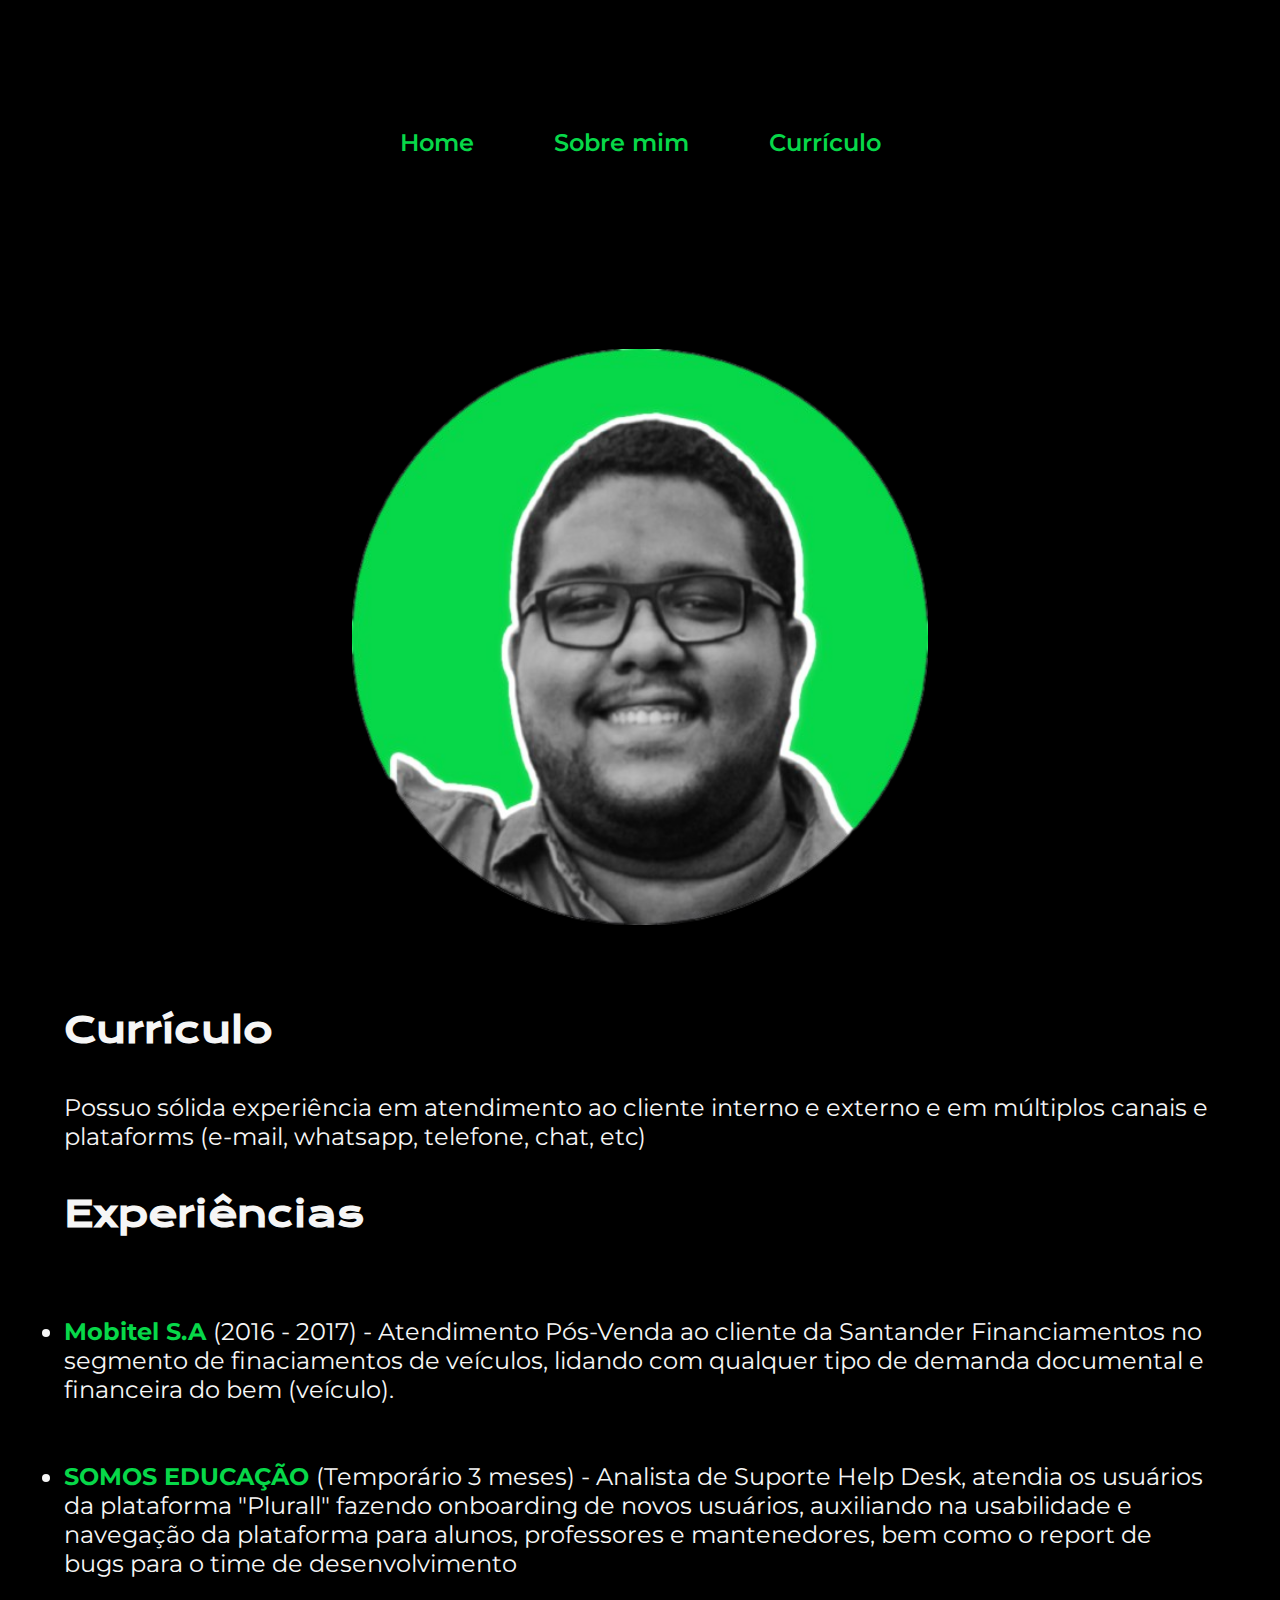
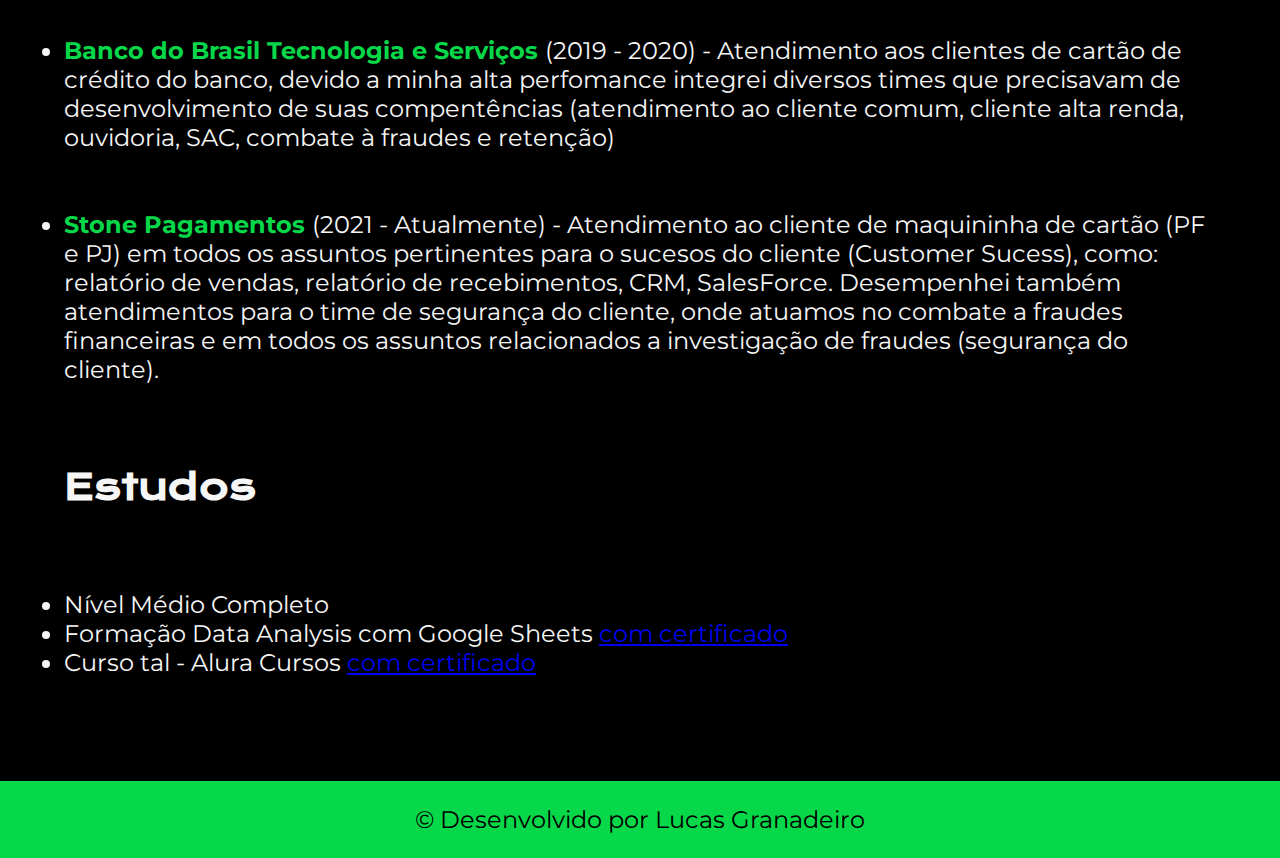
==== curriculo.html @ 7ab50d54 "Add files via upload" ====
<!DOCTYPE html>
<html lang="pt-br">
<head>
    <meta charset="UTF-8">
    <meta http-equiv="X-UA-Compatible" content="IE=edge">
    <meta name="viewport" content="width=device-width, initial-scale=1.0">
    <link rel="stylesheet" href="./styles/style.css">
    <title>Currículo</title>
</head>
<body>

    <header class="cabecalho">
        <nav class="cabecalho__menu">
            <a class="cabecalho__menu__link" href="index.html">Home</a>
            <a class="cabecalho__menu__link" href="about.html">Sobre mim</a>
            <a class="cabecalho__menu__link" href="curriculo.html">Currículo</a>
        </nav>
    </header>
        <main class="apresentacao">
            <section class="apresentacao__conteudo">
                <h1 class="apresentacao__conteudo__titulo">Currículo</h1>
                <p class="apresentacao__conteudo__texto">
                    Possuo sólida experiência em atendimento ao cliente interno e externo e em múltiplos canais e plataforms (e-mail, whatsapp, telefone, chat, etc)
                </p>
                <h2 class="apresentacao__conteudo__titulo">Experiências</h2>
                <p class="apresentacao__conteudo__texto">
                <ul class="apresentacao__conteudo__texto">
                    <li> <strong class="apresentacao__curriculo"> Mobitel S.A </strong>(2016 - 2017) - Atendimento Pós-Venda ao cliente da Santander Financiamentos no segmento de finaciamentos de veículos, lidando com qualquer tipo de demanda documental e financeira do bem (veículo).</li><br><br>
                    <li> <strong class="apresentacao__curriculo">SOMOS EDUCAÇÃO </strong>(Temporário 3 meses) - Analista de Suporte Help Desk, atendia os usuários da plataforma "Plurall" fazendo onboarding de novos usuários, auxiliando na usabilidade e navegação da plataforma para alunos, professores e mantenedores, bem como o report de bugs para o time de desenvolvimento</li><br><br>
                    <li> <strong class="apresentacao__curriculo">Banco do Brasil Tecnologia e Serviços </strong>(2019 - 2020) - Atendimento aos clientes de cartão de crédito do banco, devido a minha alta perfomance integrei diversos times que precisavam de desenvolvimento de suas compentências (atendimento ao cliente comum, cliente alta renda, ouvidoria, SAC, combate à fraudes e retenção)</li><br><br>
                    <li> <strong class="apresentacao__curriculo">Stone Pagamentos </strong>(2021 - Atualmente) - Atendimento ao cliente de maquininha de cartão (PF e PJ) em todos os assuntos pertinentes para o sucesos do cliente (Customer Sucess), como: relatório de vendas, relatório de recebimentos, CRM, SalesForce. Desempenhei também atendimentos para o time de segurança do cliente, onde atuamos no combate a fraudes financeiras e em todos os assuntos relacionados a investigação de fraudes (segurança do cliente).</li>
                </ul>
                </p>
                <h2 class="apresentacao__conteudo__titulo">Estudos</h2>
                <p class="apresentacao__conteudo__texto">
                <ul class="apresentacao__conteudo__texto">
                    <li>Nível Médio Completo</a> </li>
                    <li>Formação Data Analysis com Google Sheets <a href="https://cursos.alura.com.br/degree/certificate/df74952e-c1f4-4bf1-a6a2-085149d94b81">com certificado</a></li>
                    <li>Curso tal - Alura Cursos <a href="linkdocertificado">com certificado</a></li>
                </ul>
                </p>    
            </section>
            <img class="apresentacao__imagem" src="./assets/lucas.png" alt="Lucas">
        </main> 
    <footer class="rodape">
        <p>© Desenvolvido por Lucas Granadeiro</p>
---- styles/style.css ----
@import url('https://fonts.googleapis.com/css2?family=Krona+One&family=Montserrat:wght@400;600&display=swap');

:root{
    --cor-primaria: #000000;
    --cor-secundaria: #f6f6f6;
    --cor-terciaria: #07D849;
    --cor-hover: #272727;

    --fonte-primaria: 'Krona One', sans-serif;
    --fonte-secundaria: 'Montserrat', sans-serif;
}

* {
    margin: 0;
    padding: 0;
}

body {
    /* height: 100vh; */
    box-sizing: border-box;
    background-color: var(--cor-primaria);
    color: var(--cor-secundaria);
}


.cabecalho {
    padding: 2% 0% 0% 15%;
}

.cabecalho__menu {
    display: flex;
    gap: 80px;
}

.cabecalho__menu__link {
    font-family: var(--fonte-secundaria);
    font-size: 1.5rem;
    font-weight: 600;
    color: var(--cor-terciaria);
    text-decoration: none;
}

.apresentacao {
    padding: 5% 15%;
    display: flex;
    align-items: center;
    justify-content: space-between;
    gap: 82px;
}

.apresentacao__conteudo {
    width: 50%;
    display: flex;
    flex-direction: column;
    gap: 40px;
}

.apresentacao__conteudo__titulo {
    font-size: 2.25rem;
    font-family: var(--fonte-primaria);
}

.titulo-destaque {
    color: var(--cor-terciaria);
}

.apresentacao__conteudo__texto {
    font-size: 1.5rem;
    font-family: var(--fonte-secundaria);
}

.apresentacao__curriculo {
    color: var(--cor-terciaria);
}

.apresentacao__links {
    display: flex;  
    flex-direction: column;
    align-items: center;
    justify-content: space-between;
    gap: 32px;

}

.apresentacao__links__subtitulo {
    font-family: var(--fonte-primaria);
    font-weight: 400;
    font-size: 1.5rem;
}

.apresentacao__links__navegacao {
    /* background-color: #07D849; */
    display: flex;
    justify-content: center;
    gap: 16px;
    width: 50%;
    text-align: center;
    border-radius: 16px;
    font-size: 1.5rem;
    font-weight: 600;
    padding: 21.5px 0;
    text-decoration: none;
    color: var(--cor-secundaria);
    font-family:  var(--fonte-secundaria);
    border: 3px solid var(--cor-terciaria);
}

.apresentacao__links__link:hover {
    background-color: var(--cor-hover);
    padding: 4%;
}

.apresentacao__imagem {
    width: 50%;
}

.rodape {
    padding: 24px;
    color: var(--cor-primaria);
    background-color: var(--cor-terciaria);
    text-align: center;
    font-family: var(--fonte-secundaria);
    font-size: 1.5rem;
    font-weight: 400;
}

@media (max-width: 1400px) {
    .cabecalho {
        padding: 10%;
    }
    
    .cabecalho__menu {
        justify-content: center;
    }

    .apresentacao {
        flex-direction: column-reverse;
        padding: 5%;
    }

    .apresentacao__conteudo {
        width: auto;
    }
}
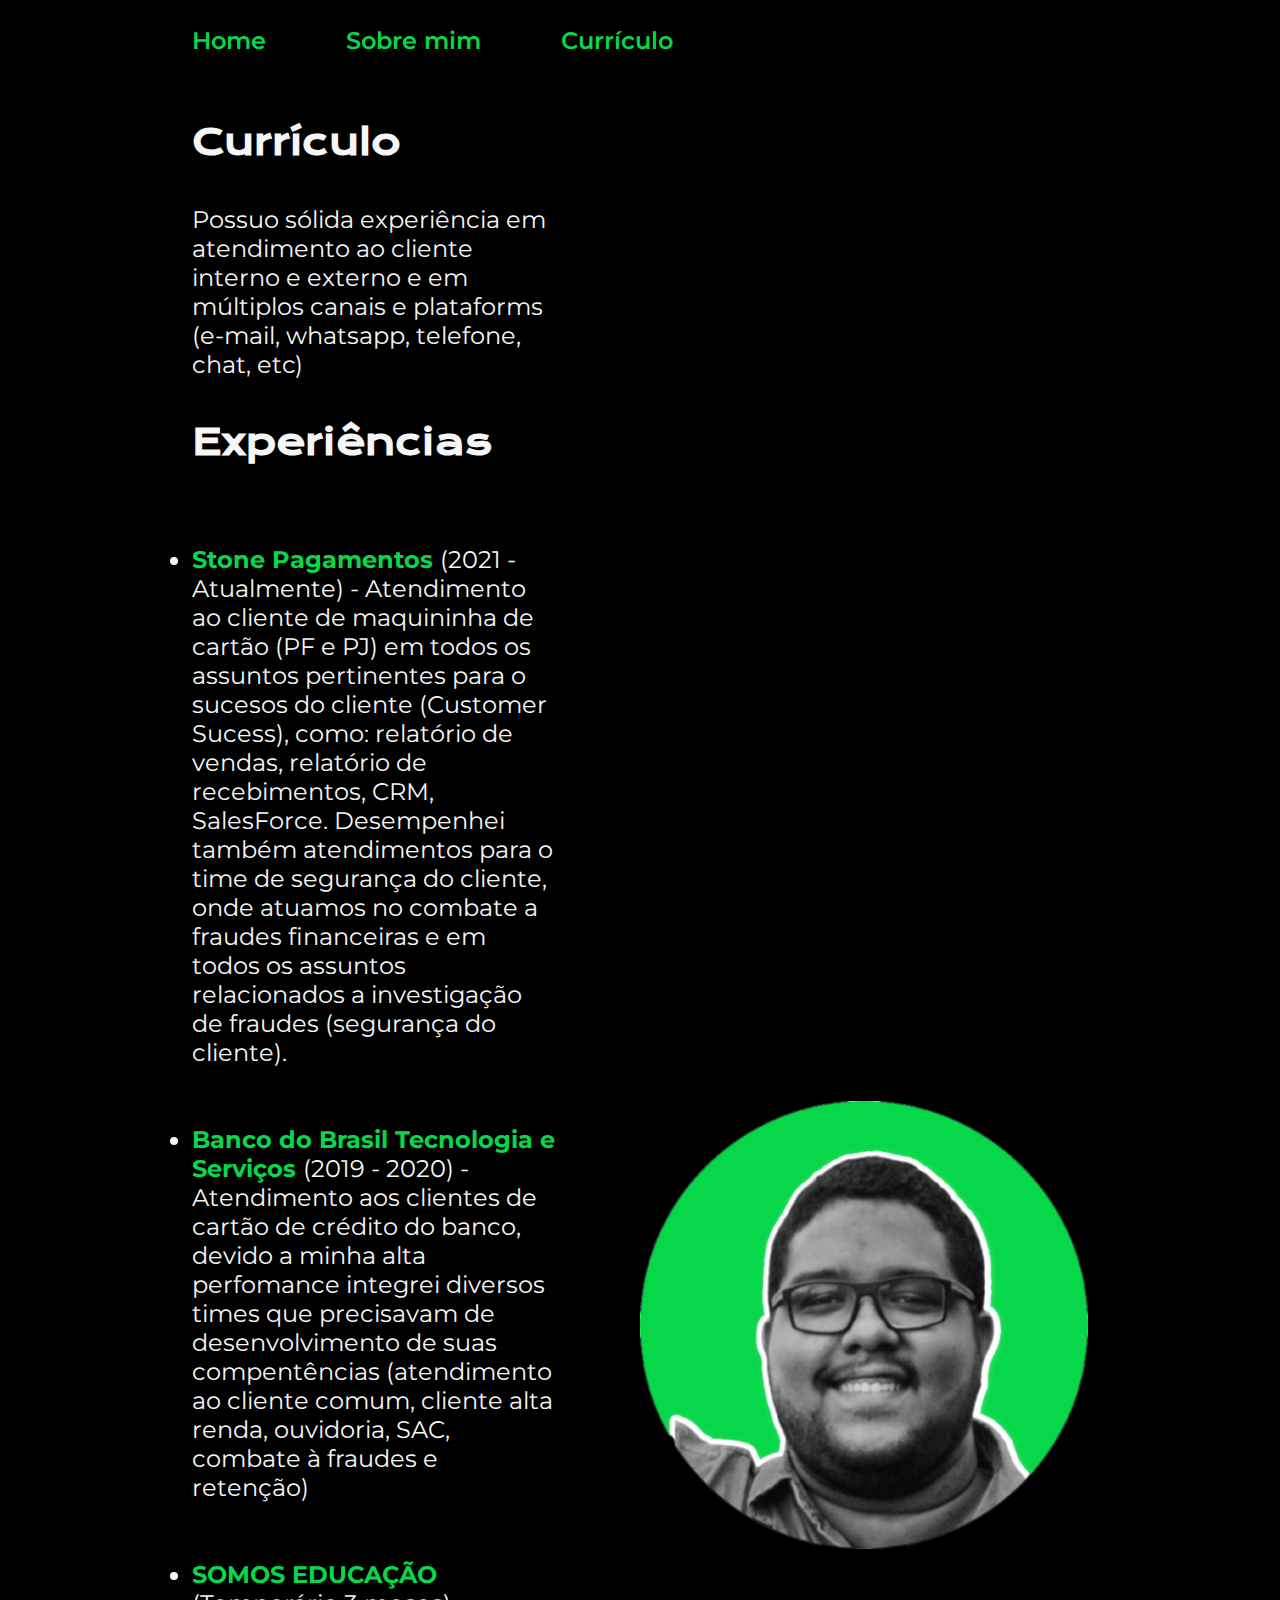
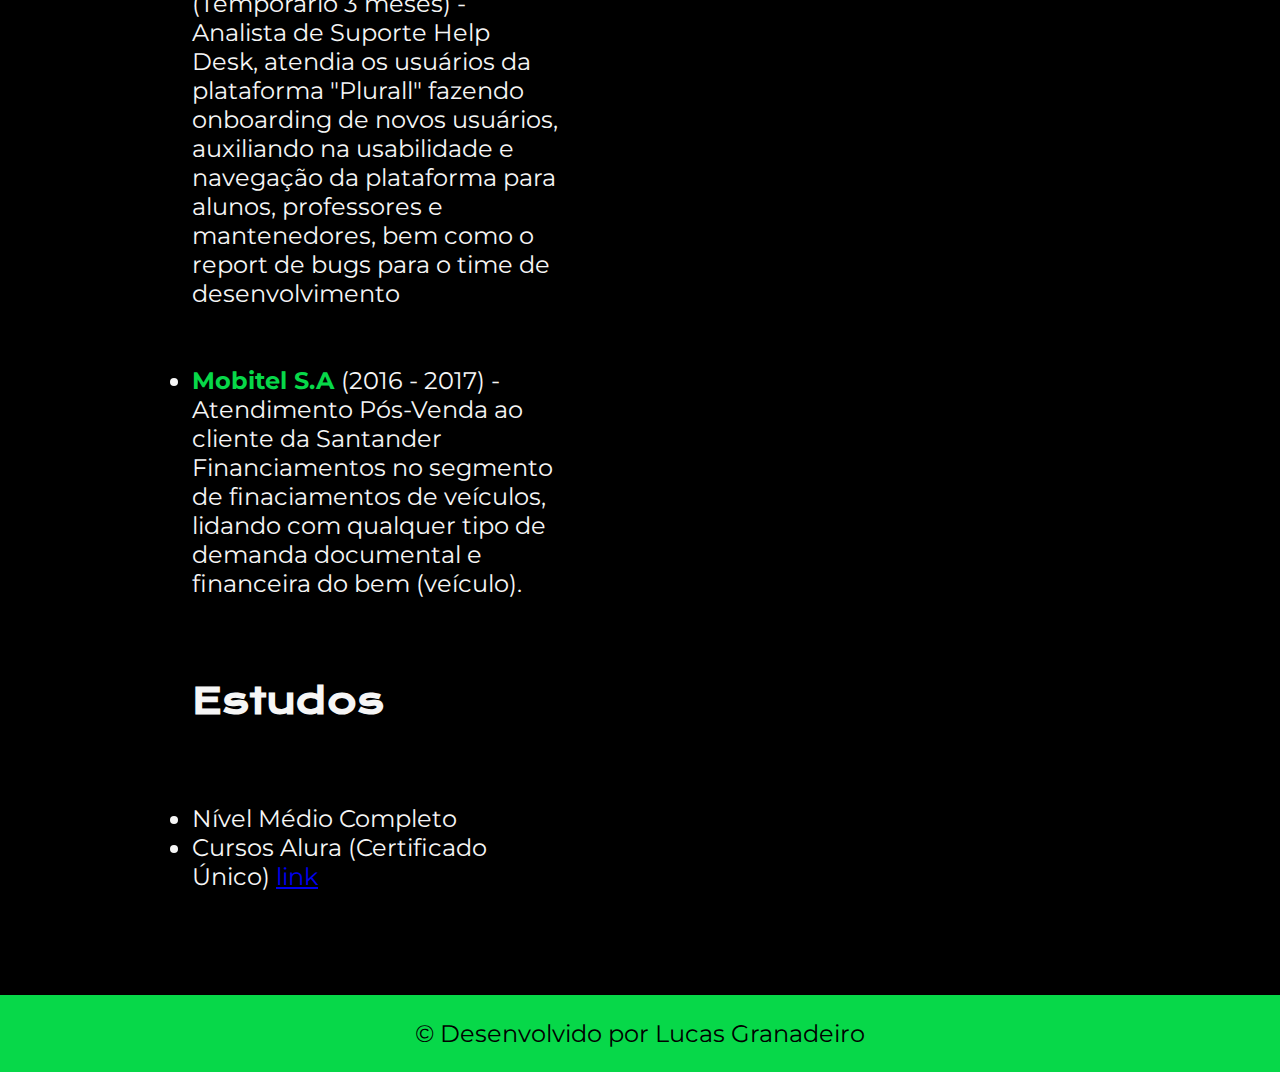
==== commit cc1ec7e3: "Alterações ortográficas nos textos da página" ====
--- a/curriculo.html
+++ b/curriculo.html
@@ -25,18 +25,17 @@
                 <h2 class="apresentacao__conteudo__titulo">Experiências</h2>
                 <p class="apresentacao__conteudo__texto">
                 <ul class="apresentacao__conteudo__texto">
-                    <li> <strong class="apresentacao__curriculo"> Mobitel S.A </strong>(2016 - 2017) - Atendimento Pós-Venda ao cliente da Santander Financiamentos no segmento de finaciamentos de veículos, lidando com qualquer tipo de demanda documental e financeira do bem (veículo).</li><br><br>
+                    <li> <strong class="apresentacao__curriculo">Stone Pagamentos </strong>(2021 - Atualmente) - Atendimento ao cliente de maquininha de cartão (PF e PJ) em todos os assuntos pertinentes para o sucesos do cliente (Customer Sucess), como: relatório de vendas, relatório de recebimentos, CRM, SalesForce. Desempenhei também atendimentos para o time de segurança do cliente, onde atuamos no combate a fraudes financeiras e em todos os assuntos relacionados a investigação de fraudes (segurança do cliente).</li><br><br>
+                    <li> <strong class="apresentacao__curriculo">Banco do Brasil Tecnologia e Serviços </strong>(2019 - 2020) - Atendimento aos clientes de cartão de crédito do banco, devido a minha alta perfomance integrei diversos times que precisavam de desenvolvimento de suas compentências (atendimento ao cliente comum, cliente alta renda, ouvidoria, SAC, combate à fraudes e retenção)</li><br><br>
                     <li> <strong class="apresentacao__curriculo">SOMOS EDUCAÇÃO </strong>(Temporário 3 meses) - Analista de Suporte Help Desk, atendia os usuários da plataforma "Plurall" fazendo onboarding de novos usuários, auxiliando na usabilidade e navegação da plataforma para alunos, professores e mantenedores, bem como o report de bugs para o time de desenvolvimento</li><br><br>
-                    <li> <strong class="apresentacao__curriculo">Banco do Brasil Tecnologia e Serviços </strong>(2019 - 2020) - Atendimento aos clientes de cartão de crédito do banco, devido a minha alta perfomance integrei diversos times que precisavam de desenvolvimento de suas compentências (atendimento ao cliente comum, cliente alta renda, ouvidoria, SAC, combate à fraudes e retenção)</li><br><br>
-                    <li> <strong class="apresentacao__curriculo">Stone Pagamentos </strong>(2021 - Atualmente) - Atendimento ao cliente de maquininha de cartão (PF e PJ) em todos os assuntos pertinentes para o sucesos do cliente (Customer Sucess), como: relatório de vendas, relatório de recebimentos, CRM, SalesForce. Desempenhei também atendimentos para o time de segurança do cliente, onde atuamos no combate a fraudes financeiras e em todos os assuntos relacionados a investigação de fraudes (segurança do cliente).</li>
+                    <li> <strong class="apresentacao__curriculo"> Mobitel S.A </strong>(2016 - 2017) - Atendimento Pós-Venda ao cliente da Santander Financiamentos no segmento de finaciamentos de veículos, lidando com qualquer tipo de demanda documental e financeira do bem (veículo).</li>
                 </ul>
                 </p>
                 <h2 class="apresentacao__conteudo__titulo">Estudos</h2>
                 <p class="apresentacao__conteudo__texto">
                 <ul class="apresentacao__conteudo__texto">
                     <li>Nível Médio Completo</a> </li>
-                    <li>Formação Data Analysis com Google Sheets <a href="https://cursos.alura.com.br/degree/certificate/df74952e-c1f4-4bf1-a6a2-085149d94b81">com certificado</a></li>
-                    <li>Curso tal - Alura Cursos <a href="linkdocertificado">com certificado</a></li>
+                    <li>Cursos Alura (Certificado Único) <a href="https://cursos.alura.com.br/user/lucas-granadeiro/fullCertificate/277e885aa7447f13c214c6c62b4dcc30">link</a></li>
                 </ul>
                 </p>    
             </section>
--- a/styles/style.css
+++ b/styles/style.css
@@ -124,7 +124,7 @@
     font-weight: 400;
 }
 
-@media (max-width: 1400px) {
+@media (max-width: 1200px) {
     .cabecalho {
         padding: 10%;
     }
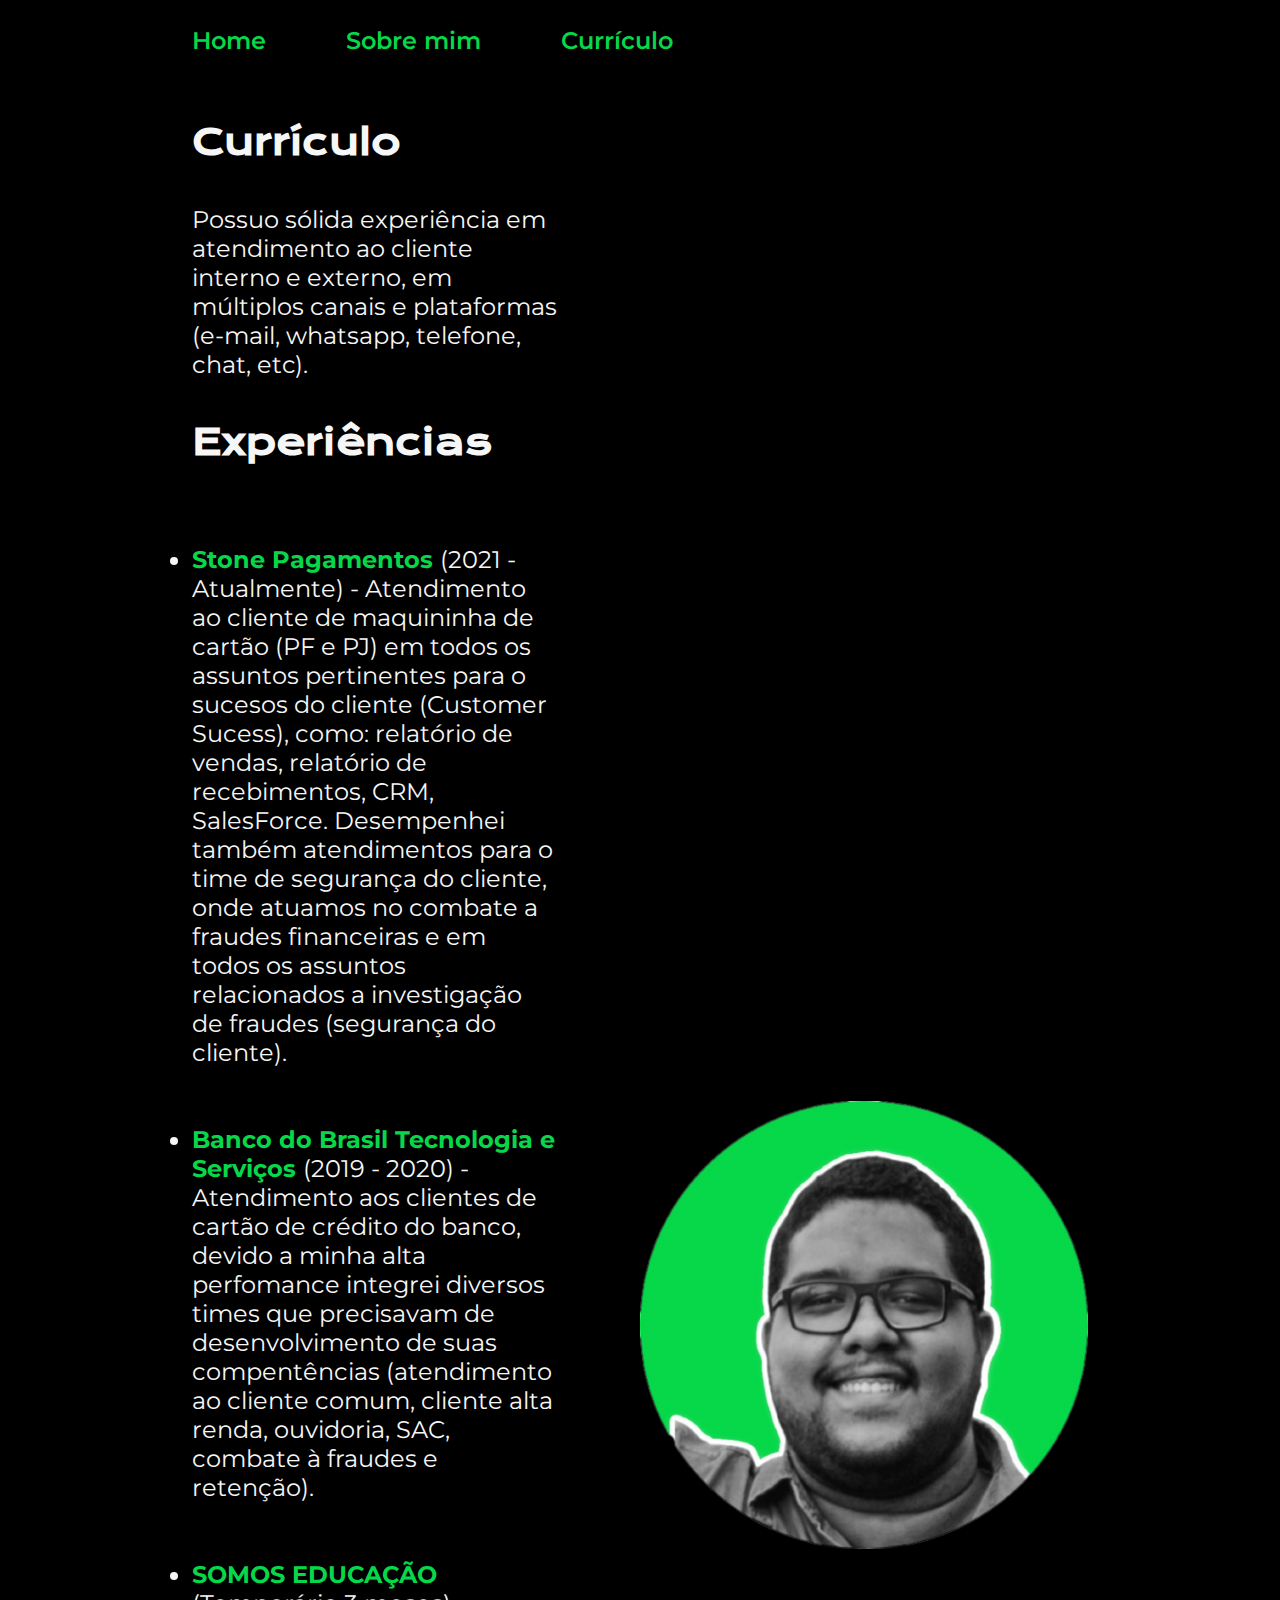
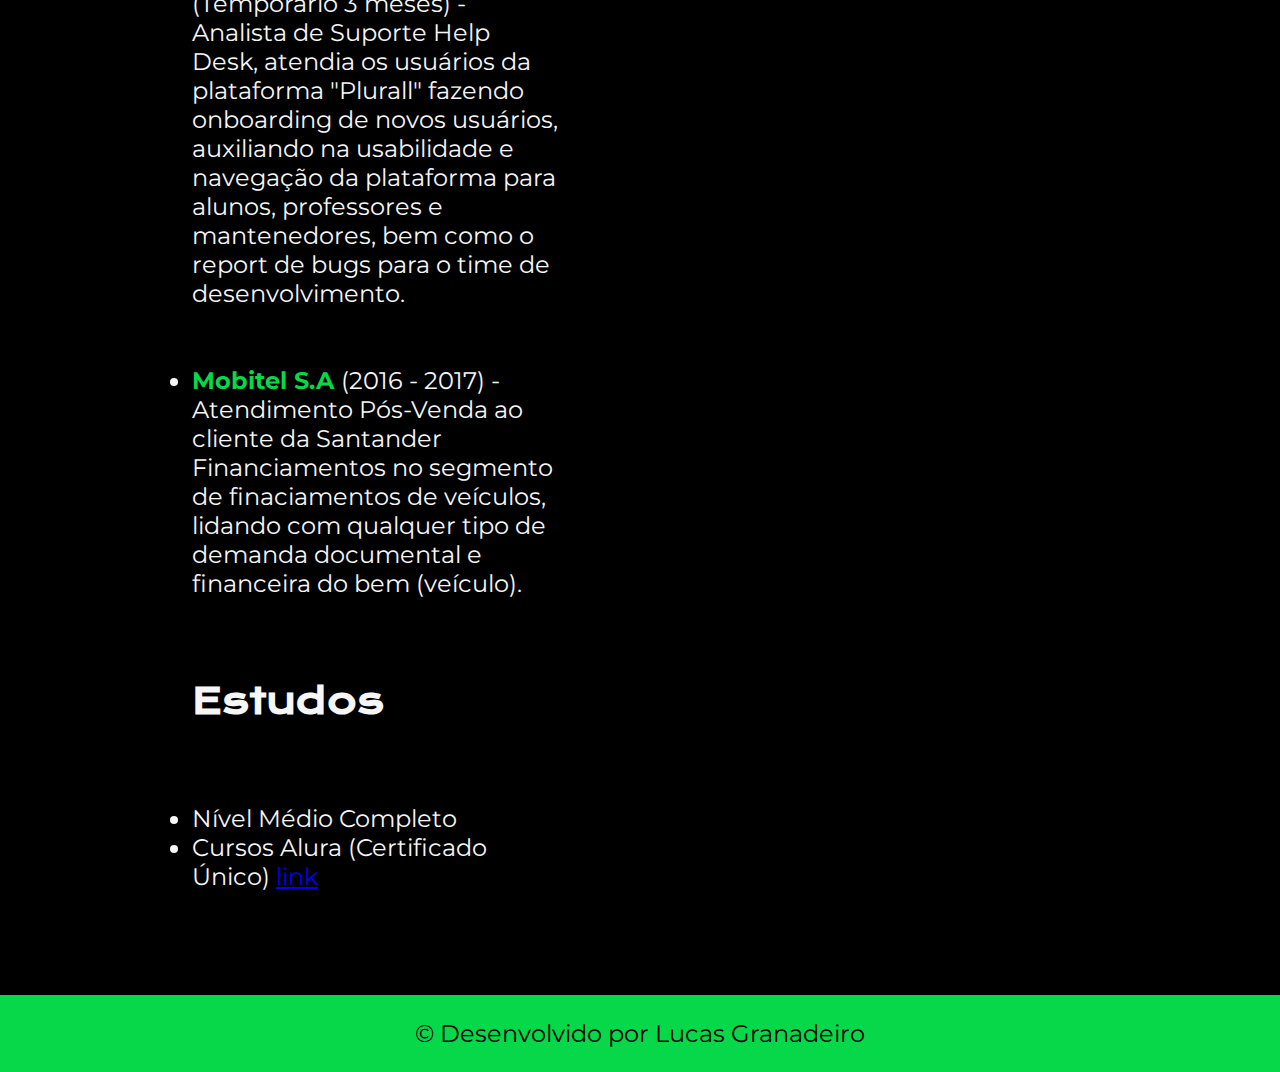
==== commit c3303d48: "Ajustando acentuações que passaram desapercebido" ====
--- a/curriculo.html
+++ b/curriculo.html
@@ -20,14 +20,14 @@
             <section class="apresentacao__conteudo">
                 <h1 class="apresentacao__conteudo__titulo">Currículo</h1>
                 <p class="apresentacao__conteudo__texto">
-                    Possuo sólida experiência em atendimento ao cliente interno e externo e em múltiplos canais e plataforms (e-mail, whatsapp, telefone, chat, etc)
+                    Possuo sólida experiência em atendimento ao cliente interno e externo, em múltiplos canais e plataformas (e-mail, whatsapp, telefone, chat, etc).
                 </p>
                 <h2 class="apresentacao__conteudo__titulo">Experiências</h2>
                 <p class="apresentacao__conteudo__texto">
                 <ul class="apresentacao__conteudo__texto">
                     <li> <strong class="apresentacao__curriculo">Stone Pagamentos </strong>(2021 - Atualmente) - Atendimento ao cliente de maquininha de cartão (PF e PJ) em todos os assuntos pertinentes para o sucesos do cliente (Customer Sucess), como: relatório de vendas, relatório de recebimentos, CRM, SalesForce. Desempenhei também atendimentos para o time de segurança do cliente, onde atuamos no combate a fraudes financeiras e em todos os assuntos relacionados a investigação de fraudes (segurança do cliente).</li><br><br>
-                    <li> <strong class="apresentacao__curriculo">Banco do Brasil Tecnologia e Serviços </strong>(2019 - 2020) - Atendimento aos clientes de cartão de crédito do banco, devido a minha alta perfomance integrei diversos times que precisavam de desenvolvimento de suas compentências (atendimento ao cliente comum, cliente alta renda, ouvidoria, SAC, combate à fraudes e retenção)</li><br><br>
-                    <li> <strong class="apresentacao__curriculo">SOMOS EDUCAÇÃO </strong>(Temporário 3 meses) - Analista de Suporte Help Desk, atendia os usuários da plataforma "Plurall" fazendo onboarding de novos usuários, auxiliando na usabilidade e navegação da plataforma para alunos, professores e mantenedores, bem como o report de bugs para o time de desenvolvimento</li><br><br>
+                    <li> <strong class="apresentacao__curriculo">Banco do Brasil Tecnologia e Serviços </strong>(2019 - 2020) - Atendimento aos clientes de cartão de crédito do banco, devido a minha alta perfomance integrei diversos times que precisavam de desenvolvimento de suas compentências (atendimento ao cliente comum, cliente alta renda, ouvidoria, SAC, combate à fraudes e retenção).</li><br><br>
+                    <li> <strong class="apresentacao__curriculo">SOMOS EDUCAÇÃO </strong>(Temporário 3 meses) - Analista de Suporte Help Desk, atendia os usuários da plataforma "Plurall" fazendo onboarding de novos usuários, auxiliando na usabilidade e navegação da plataforma para alunos, professores e mantenedores, bem como o report de bugs para o time de desenvolvimento.</li><br><br>
                     <li> <strong class="apresentacao__curriculo"> Mobitel S.A </strong>(2016 - 2017) - Atendimento Pós-Venda ao cliente da Santander Financiamentos no segmento de finaciamentos de veículos, lidando com qualquer tipo de demanda documental e financeira do bem (veículo).</li>
                 </ul>
                 </p>
